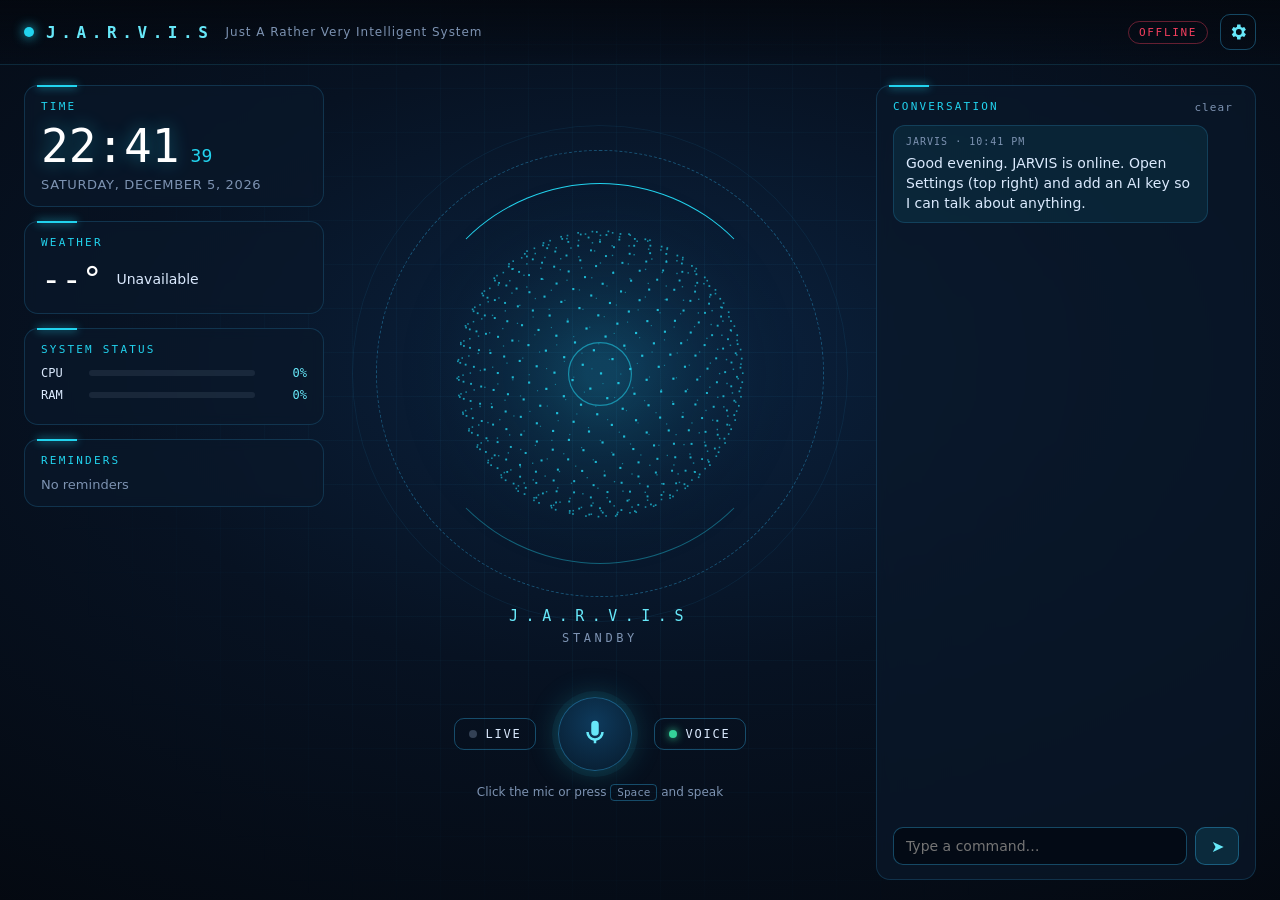
==== web/index.html @ e423493a "JARVIS voice assistant with self-update Co-Authored-By: Claude Opus 5.5 <noreply@anthropic.com> Clau" ====
<!doctype html>
<html lang="en">
<head>
<meta charset="utf-8">
<meta name="viewport" content="width=device-width, initial-scale=1">
<title>J.A.R.V.I.S</title>
<link rel="icon" href="jarvis.ico">
<link rel="stylesheet" href="style.css">
</head>
<body>
<div class="bg-grid"></div>

<header class="topbar">
  <div class="brand">
    <span class="brand-dot"></span>
    <span class="brand-name">J.A.R.V.I.S</span>
    <span class="brand-sub">Just A Rather Very Intelligent System</span>
  </div>
  <div class="top-right">
    <button id="updChip" class="chip upd" hidden>UPDATE AVAILABLE</button>
    <span id="netState" class="chip">ONLINE</span>
    <button id="settingsBtn" class="icon-btn" title="Settings" aria-label="Settings">
      <svg viewBox="0 0 24 24" width="20" height="20"><path fill="currentColor" d="M19.4 13a7.6 7.6 0 0 0 0-2l2.1-1.6-2-3.5-2.5 1a7.4 7.4 0 0 0-1.7-1L15 3h-4l-.3 2.9a7.4 7.4 0 0 0-1.7 1l-2.5-1-2 3.5L6.6 11a7.6 7.6 0 0 0 0 2l-2.1 1.6 2 3.5 2.5-1a7.4 7.4 0 0 0 1.7 1L11 21h4l.3-2.9a7.4 7.4 0 0 0 1.7-1l2.5 1 2-3.5ZM13 15.5A3.5 3.5 0 1 1 13 8.5a3.5 3.5 0 0 1 0 7Z"/></svg>
    </button>
  </div>
</header>

<main class="layout">
  <!-- LEFT: time, weather, system -->
  <aside class="panel left">
    <section class="card">
      <div class="label">TIME</div>
      <div id="clock" class="clock">--:--</div>
      <div id="seconds" class="seconds">00</div>
      <div id="date" class="date">—</div>
    </section>

    <section class="card">
      <div class="label">WEATHER <span id="city" class="muted"></span></div>
      <div class="weather">
        <div id="temp" class="temp">--°</div>
        <div>
          <div id="wdesc" class="wdesc">Loading…</div>
          <div id="wmore" class="muted small"></div>
        </div>
      </div>
    </section>

    <section class="card">
      <div class="label">SYSTEM STATUS</div>
      <div class="meter"><span>CPU</span><div class="bar"><i id="cpuBar"></i></div><b id="cpuVal">0%</b></div>
      <div class="meter"><span>RAM</span><div class="bar"><i id="ramBar"></i></div><b id="ramVal">0%</b></div>
      <div id="disks"></div>
      <div id="sysName" class="muted small"></div>
    </section>

    <section class="card">
      <div class="label">REMINDERS</div>
      <ul id="reminders" class="reminders"><li class="muted small">No reminders</li></ul>
    </section>
  </aside>

  <!-- CENTER: core -->
  <section class="core">
    <div class="orb-wrap">
      <canvas id="orb"></canvas>
      <div class="ring r1"></div>
      <div class="ring r2"></div>
      <div class="ring r3"></div>
    </div>
    <div class="core-name">J.A.R.V.I.S</div>
    <div id="state" class="state">STANDBY</div>
    <div id="heard" class="heard"></div>

    <div class="controls">
      <button id="liveBtn" class="ctl" title="Always listening">
        <span class="led"></span> LIVE
      </button>
      <button id="micBtn" class="mic" title="Talk (Space)" aria-label="Talk">
        <svg viewBox="0 0 24 24" width="30" height="30"><path fill="currentColor" d="M12 15a3 3 0 0 0 3-3V6a3 3 0 0 0-6 0v6a3 3 0 0 0 3 3Zm5-3a5 5 0 0 1-10 0H5a7 7 0 0 0 6 6.9V21h2v-2.1A7 7 0 0 0 19 12Z"/></svg>
      </button>
      <button id="muteBtn" class="ctl" title="Voice on/off">
        <span class="led on"></span> VOICE
      </button>
    </div>
    <div class="hint">Click the mic or press <kbd>Space</kbd> and speak</div>
  </section>

  <!-- RIGHT: conversation -->
  <aside class="panel right">
    <section class="card convo-card">
      <div class="label">CONVERSATION <button id="clearBtn" class="link-btn">clear</button></div>
      <div id="log" class="log"></div>
      <form id="form" class="input-row">
        <input id="input" type="text" autocomplete="off" placeholder="Type a command…">
        <button type="submit" class="send" aria-label="Send">➤</button>
      </form>
    </section>
  </aside>
</main>

<div id="toast" class="toast" hidden></div>
<div id="updating" class="modal" hidden><div class="modal-box center"><div class="spinner"></div><div id="updText">Updating JARVIS…</div></div></div>

<!-- SETTINGS -->
<div id="modal" class="modal" hidden>
  <div class="modal-box">
    <div class="modal-head">
      <h2>Settings</h2>
      <button id="closeModal" class="icon-btn" aria-label="Close">✕</button>
    </div>

    <label>Your name
      <input id="cfgName" type="text">
    </label>

    <label>Speaking language
      <select id="cfgLang">
        <option value="en-US">English</option>
        <option value="fa-IR">فارسی / دری (Persian)</option>
        <option value="ur-PK">اردو (Urdu)</option>
        <option value="hi-IN">हिन्दी (Hindi)</option>
        <option value="ar-SA">العربية (Arabic)</option>
      </select>
    </label>

    <label>Persian / Urdu voice
      <div class="row2"><select id="cfgVoiceRtl"></select><button type="button" class="test-btn" data-test="rtl">▶</button></div>
    </label>

    <label>English voice
      <div class="row2"><select id="cfgVoiceEn"></select><button type="button" class="test-btn" data-test="en">▶</button></div>
    </label>

    <label>AI provider
      <select id="cfgProvider">
        <option value="gemini">Google Gemini (free key)</option>
        <option value="openrouter">OpenRouter</option>
        <option value="openai">OpenAI</option>
        <option value="custom">Custom</option>
      </select>
    </label>

    <label>API key <span id="keyHint" class="muted small"></span>
      <input id="cfgKey" type="password" placeholder="Paste your API key here">
    </label>
    <div class="muted small" id="keyHelp">
      Free Gemini key: open <b>aistudio.google.com/apikey</b> → <b>Create API key</b> → copy → paste here.
    </div>

    <details>
      <summary>Advanced</summary>
      <label>Model <input id="cfgModel" type="text"></label>
      <label>Base URL <input id="cfgUrl" type="text"></label>
    </details>

    <div class="update-box">
      <div>
        <div class="small">Version <b id="verNow">–</b></div>
        <div id="verMsg" class="muted small">Checking for updates…</div>
      </div>
      <button id="updBtn" type="button" class="ghost">Check</button>
    </div>

    <div class="modal-actions">
      <button id="saveCfg" class="primary">Save</button>
    </div>
  </div>
</div>

<script src="app.js"></script>
</body>
</html>
---- web/style.css ----
:root {
  --bg: #04080f;
  --bg2: #071222;
  --panel: rgba(10, 24, 42, 0.72);
  --line: rgba(56, 189, 248, 0.18);
  --line2: rgba(56, 189, 248, 0.35);
  --cyan: #22d3ee;
  --cyan2: #67e8f9;
  --blue: #3b82f6;
  --text: #dbeafe;
  --muted: #7d93b2;
  --warn: #fbbf24;
  --red: #f43f5e;
  --green: #34d399;
  --mono: "Cascadia Mono", Consolas, "SFMono-Regular", Menlo, monospace;
  --sans: "Segoe UI", system-ui, -apple-system, "Noto Sans Arabic", Tahoma, sans-serif;
}

* { box-sizing: border-box; }
html, body { height: 100%; }
body {
  margin: 0;
  background: radial-gradient(1200px 700px at 50% 40%, #0b2340 0%, var(--bg2) 45%, var(--bg) 100%);
  color: var(--text);
  font-family: var(--sans);
  overflow: hidden;
}
.bg-grid {
  position: fixed; inset: 0; pointer-events: none;
  background-image:
    linear-gradient(rgba(56,189,248,.05) 1px, transparent 1px),
    linear-gradient(90deg, rgba(56,189,248,.05) 1px, transparent 1px);
  background-size: 44px 44px;
  mask-image: radial-gradient(circle at 50% 45%, #000 20%, transparent 75%);
}

/* top bar */
.topbar {
  position: relative; z-index: 2;
  display: flex; align-items: center; justify-content: space-between;
  padding: 14px 24px; border-bottom: 1px solid var(--line);
  background: linear-gradient(180deg, rgba(4,8,15,.85), rgba(4,8,15,.2));
}
.brand { display: flex; align-items: center; gap: 12px; }
.brand-dot { width: 10px; height: 10px; border-radius: 50%; background: var(--cyan); box-shadow: 0 0 12px var(--cyan); animation: blink 2.4s infinite; }
.brand-name { font-family: var(--mono); letter-spacing: .35em; font-weight: 700; color: var(--cyan2); }
.brand-sub { color: var(--muted); font-size: 12px; letter-spacing: .08em; }
.top-right { display: flex; gap: 12px; align-items: center; }
.chip { font-family: var(--mono); font-size: 11px; letter-spacing: .15em; padding: 4px 10px; border: 1px solid var(--line2); border-radius: 20px; color: var(--green); }
.chip.off { color: var(--red); border-color: rgba(244,63,94,.4); }
.icon-btn { background: transparent; border: 1px solid var(--line2); color: var(--cyan2); width: 36px; height: 36px; border-radius: 10px; cursor: pointer; display: grid; place-items: center; }
.icon-btn:hover { background: rgba(34,211,238,.1); }

/* layout */
.layout {
  position: relative; z-index: 1;
  display: grid; grid-template-columns: 300px 1fr 380px; gap: 20px;
  height: calc(100vh - 65px); padding: 20px 24px;
}
.panel { display: flex; flex-direction: column; gap: 14px; min-height: 0; }
.card {
  background: var(--panel); border: 1px solid var(--line); border-radius: 14px;
  padding: 14px 16px; backdrop-filter: blur(6px); position: relative;
}
.card::before {
  content: ""; position: absolute; left: 12px; top: -1px; width: 40px; height: 2px;
  background: var(--cyan); box-shadow: 0 0 8px var(--cyan);
}
.label { font-family: var(--mono); font-size: 11px; letter-spacing: .2em; color: var(--cyan); margin-bottom: 10px; display: flex; justify-content: space-between; gap: 8px; }
.muted { color: var(--muted); }
.small { font-size: 12px; }

.clock { font-family: var(--mono); font-size: 46px; font-weight: 300; line-height: 1; display: inline-block; color: #fff; text-shadow: 0 0 18px rgba(34,211,238,.45); }
.seconds { display: inline-block; font-family: var(--mono); color: var(--cyan); margin-left: 6px; font-size: 18px; }
.date { margin-top: 8px; color: var(--muted); font-size: 13px; letter-spacing: .05em; }

.weather { display: flex; gap: 14px; align-items: center; }
.temp { font-family: var(--mono); font-size: 34px; color: #fff; }
.wdesc { font-size: 14px; }

.meter { display: grid; grid-template-columns: 40px 1fr 44px; align-items: center; gap: 8px; margin: 8px 0; font-family: var(--mono); font-size: 12px; }
.meter b { text-align: right; font-weight: 400; color: var(--cyan2); }
.bar { height: 6px; background: rgba(148,163,184,.12); border-radius: 4px; overflow: hidden; }
.bar i { display: block; height: 100%; width: 0; background: linear-gradient(90deg, var(--blue), var(--cyan)); box-shadow: 0 0 10px var(--cyan); transition: width .8s ease; }
.bar i.hot { background: linear-gradient(90deg, var(--warn), var(--red)); }

.reminders { list-style: none; margin: 0; padding: 0; display: grid; gap: 6px; }
.reminders li { display: flex; justify-content: space-between; gap: 10px; font-size: 13px; }
.reminders li b { font-family: var(--mono); color: var(--cyan2); font-weight: 400; }

/* core */
.core { display: flex; flex-direction: column; align-items: center; justify-content: center; min-height: 0; }
.orb-wrap { position: relative; width: min(46vh, 440px); aspect-ratio: 1; }
#orb { position: absolute; inset: 0; width: 100%; height: 100%; }
.ring { position: absolute; border-radius: 50%; border: 1px solid var(--line2); inset: 0; }
.ring.r1 { inset: -4%; border-style: dashed; animation: spin 40s linear infinite; }
.ring.r2 { inset: 4%; border-color: transparent; border-top-color: var(--cyan); border-bottom-color: rgba(34,211,238,.4); animation: spin 9s linear infinite reverse; }
.ring.r3 { inset: -10%; border-color: rgba(56,189,248,.08); }
body.listening .ring.r2 { animation-duration: 2.2s; border-top-color: var(--green); }
body.thinking .ring.r2 { animation-duration: 1.2s; border-top-color: var(--warn); }
body.speaking .ring.r2 { animation-duration: 3s; border-top-color: var(--cyan2); }

.core-name { margin-top: 26px; font-family: var(--mono); letter-spacing: .5em; color: var(--cyan2); font-size: 15px; }
.state { margin-top: 6px; font-family: var(--mono); font-size: 12px; letter-spacing: .3em; color: var(--muted); }
body.listening .state { color: var(--green); }
body.thinking .state { color: var(--warn); }
body.speaking .state { color: var(--cyan); }
.heard { min-height: 24px; margin-top: 10px; max-width: 560px; text-align: center; color: #fff; font-size: 16px; opacity: .9; unicode-bidi: plaintext; }

.controls { display: flex; align-items: center; gap: 22px; margin-top: 18px; }
.mic {
  width: 74px; height: 74px; border-radius: 50%; border: 1px solid var(--line2); cursor: pointer;
  background: radial-gradient(circle at 50% 35%, #0e3a5c, #071a2c); color: var(--cyan2);
  box-shadow: 0 0 0 6px rgba(34,211,238,.06), 0 0 30px rgba(34,211,238,.25); transition: transform .15s, box-shadow .2s;
}
.mic:hover { transform: scale(1.05); }
body.listening .mic { color: #fff; background: radial-gradient(circle at 50% 35%, #0f766e, #064e3b); box-shadow: 0 0 0 8px rgba(52,211,153,.12), 0 0 40px rgba(52,211,153,.5); }
.ctl { display: flex; gap: 8px; align-items: center; background: transparent; color: var(--text); border: 1px solid var(--line2); border-radius: 10px; padding: 8px 14px; font-family: var(--mono); font-size: 12px; letter-spacing: .15em; cursor: pointer; }
.ctl:hover { background: rgba(34,211,238,.08); }
.led { width: 8px; height: 8px; border-radius: 50%; background: #334155; }
.led.on { background: var(--green); box-shadow: 0 0 8px var(--green); }
.hint { margin-top: 14px; color: var(--muted); font-size: 12px; }
kbd { font-family: var(--mono); border: 1px solid var(--line2); border-radius: 4px; padding: 1px 6px; font-size: 11px; }

/* conversation */
.convo-card { flex: 1; display: flex; flex-direction: column; min-height: 0; }
.log { flex: 1; overflow-y: auto; display: flex; flex-direction: column; gap: 10px; padding-right: 4px; }
.log::-webkit-scrollbar { width: 6px; }
.log::-webkit-scrollbar-thumb { background: var(--line2); border-radius: 3px; }
.msg { max-width: 92%; padding: 9px 12px; border-radius: 12px; font-size: 14px; line-height: 1.45; unicode-bidi: plaintext; white-space: pre-wrap; word-wrap: break-word; }
.msg .t { display: block; font-family: var(--mono); font-size: 10px; letter-spacing: .1em; color: var(--muted); margin-bottom: 3px; }
.msg.user { align-self: flex-end; background: rgba(59,130,246,.18); border: 1px solid rgba(59,130,246,.35); }
.msg.bot { align-self: flex-start; background: rgba(34,211,238,.08); border: 1px solid var(--line); }
.msg.sys { align-self: center; font-family: var(--mono); font-size: 11px; color: var(--green); background: transparent; padding: 2px; }
.msg.err { color: var(--warn); }
.input-row { display: flex; gap: 8px; margin-top: 12px; }
.input-row input { flex: 1; }
input, select {
  width: 100%; background: rgba(2,6,12,.6); color: var(--text); border: 1px solid var(--line2);
  border-radius: 10px; padding: 10px 12px; font: inherit; font-size: 14px; outline: none; unicode-bidi: plaintext;
}
input:focus, select:focus { border-color: var(--cyan); box-shadow: 0 0 0 3px rgba(34,211,238,.15); }
.send { width: 44px; border-radius: 10px; border: 1px solid var(--line2); background: rgba(34,211,238,.12); color: var(--cyan2); cursor: pointer; font-size: 16px; }
.link-btn { background: none; border: none; color: var(--muted); cursor: pointer; font-family: var(--mono); font-size: 11px; letter-spacing: .1em; }
.link-btn:hover { color: var(--cyan2); }

/* toast */
.toast {
  position: fixed; top: 80px; left: 50%; transform: translateX(-50%); z-index: 20;
  background: #0b2a3f; border: 1px solid var(--cyan); color: #fff; padding: 12px 20px; border-radius: 12px;
  box-shadow: 0 0 30px rgba(34,211,238,.35); font-size: 15px; max-width: 80vw; unicode-bidi: plaintext;
}

/* modal */
.modal { position: fixed; inset: 0; background: rgba(2,6,12,.7); display: grid; place-items: center; z-index: 30; }
.modal[hidden], .toast[hidden] { display: none; }
.modal-box { width: min(460px, 92vw); max-height: 90vh; overflow-y: auto; background: #081627; border: 1px solid var(--line2); border-radius: 16px; padding: 20px 22px; display: grid; gap: 12px; }
.modal-head { display: flex; justify-content: space-between; align-items: center; }
.modal-head h2 { margin: 0; font-size: 18px; font-family: var(--mono); letter-spacing: .15em; color: var(--cyan2); font-weight: 500; }
.modal-box label { display: grid; gap: 6px; font-size: 13px; color: var(--muted); }
details summary { cursor: pointer; color: var(--muted); font-size: 13px; }
details label { margin-top: 10px; }
.modal-actions { display: flex; justify-content: flex-end; }
.primary { background: linear-gradient(90deg, var(--blue), var(--cyan)); color: #00121c; border: none; padding: 10px 22px; border-radius: 10px; font-weight: 700; cursor: pointer; letter-spacing: .05em; }

@keyframes spin { to { transform: rotate(360deg); } }
@keyframes blink { 50% { opacity: .35; } }

@media (max-width: 1100px) {
  body { overflow: auto; }
  .layout { grid-template-columns: 1fr; height: auto; }
  .core { order: -1; padding: 10px 0 20px; }
  .convo-card { min-height: 420px; }
}

.row2 { display: flex; gap: 8px; }
.test-btn { width: 44px; flex: none; border-radius: 10px; border: 1px solid var(--line2); background: rgba(34,211,238,.12); color: var(--cyan2); cursor: pointer; }
.test-btn:hover { background: rgba(34,211,238,.22); }

.chip.upd { color: #00121c; background: var(--warn); border-color: var(--warn); cursor: pointer; animation: blink 1.6s infinite; }
.chip.upd[hidden] { display: none; }
.update-box { display: flex; justify-content: space-between; align-items: center; gap: 12px; padding: 12px; border: 1px solid var(--line); border-radius: 10px; background: rgba(2,6,12,.4); }
.ghost { background: transparent; color: var(--cyan2); border: 1px solid var(--line2); padding: 8px 16px; border-radius: 10px; cursor: pointer; font-weight: 600; }
.ghost:hover { background: rgba(34,211,238,.1); }
.ghost.go { background: var(--warn); color: #00121c; border-color: var(--warn); }
.modal-box.center { justify-items: center; text-align: center; padding: 30px; }
.spinner { width: 42px; height: 42px; border-radius: 50%; border: 3px solid var(--line2); border-top-color: var(--cyan); animation: spin 1s linear infinite; }
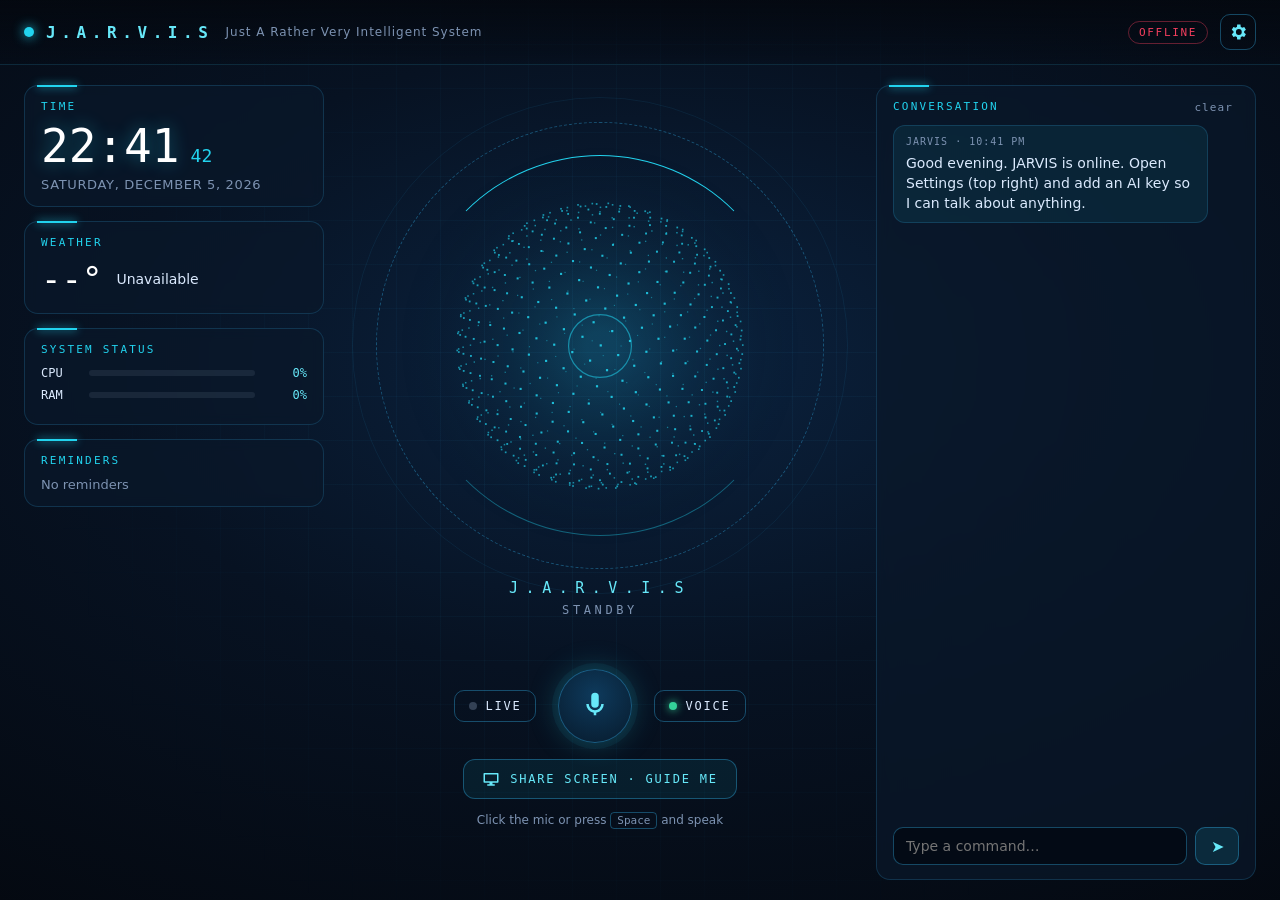
==== commit bbef6c14: "Add screen guide mode: JARVIS watches the shared screen and guides step by step JARVIS shrinks to a " ====
--- a/web/index.html
+++ b/web/index.html
@@ -83,6 +83,14 @@
         <span class="led on"></span> VOICE
       </button>
     </div>
+    <button id="screenBtn" class="screen-btn" title="Share your screen so JARVIS can guide you">
+      <svg viewBox="0 0 24 24" width="18" height="18"><path fill="currentColor" d="M3 4h18a1 1 0 0 1 1 1v11a1 1 0 0 1-1 1h-7v2h3v2H7v-2h3v-2H3a1 1 0 0 1-1-1V5a1 1 0 0 1 1-1Zm1 2v9h16V6H4Z"/></svg>
+      <span id="screenLabel">SHARE SCREEN · GUIDE ME</span>
+    </button>
+    <form id="cform" class="cform">
+      <input id="cinput" type="text" autocomplete="off" placeholder="Type to JARVIS…">
+      <button type="submit" class="send" aria-label="Send">➤</button>
+    </form>
     <div class="hint">Click the mic or press <kbd>Space</kbd> and speak</div>
   </section>
 
--- a/web/style.css
+++ b/web/style.css
@@ -185,3 +185,24 @@
 .ghost.go { background: var(--warn); color: #00121c; border-color: var(--warn); }
 .modal-box.center { justify-items: center; text-align: center; padding: 30px; }
 .spinner { width: 42px; height: 42px; border-radius: 50%; border: 3px solid var(--line2); border-top-color: var(--cyan); animation: spin 1s linear infinite; }
+
+/* screen guide */
+.screen-btn { margin-top: 16px; display: flex; align-items: center; gap: 10px; padding: 10px 18px; border-radius: 12px; border: 1px solid var(--line2); background: rgba(34,211,238,.08); color: var(--cyan2); font-family: var(--mono); font-size: 12px; letter-spacing: .15em; cursor: pointer; }
+.screen-btn:hover { background: rgba(34,211,238,.16); }
+body.sharing .screen-btn { background: rgba(244,63,94,.15); border-color: rgba(244,63,94,.5); color: #fecdd3; }
+.cform { display: none; gap: 6px; width: 100%; margin-top: 10px; }
+.cform input { flex: 1; padding: 8px 10px; font-size: 13px; }
+
+body.compact { overflow: hidden; }
+body.compact .topbar, body.compact .panel, body.compact .hint, body.compact .bg-grid { display: none; }
+body.compact .layout { display: block; height: 100vh; padding: 10px 14px; }
+body.compact .core { height: 100%; justify-content: flex-start; padding-top: 4px; }
+body.compact .orb-wrap { width: 150px; }
+body.compact .core-name { margin-top: 10px; font-size: 12px; }
+body.compact .heard { font-size: 14px; max-height: 96px; overflow-y: auto; margin-top: 6px; }
+body.compact .controls { margin-top: 10px; gap: 12px; }
+body.compact .mic { width: 52px; height: 52px; }
+body.compact .mic svg { width: 22px; height: 22px; }
+body.compact .ctl { padding: 6px 10px; font-size: 10px; }
+body.compact .screen-btn { margin-top: 10px; padding: 7px 12px; font-size: 10px; }
+body.compact .cform { display: flex; }
